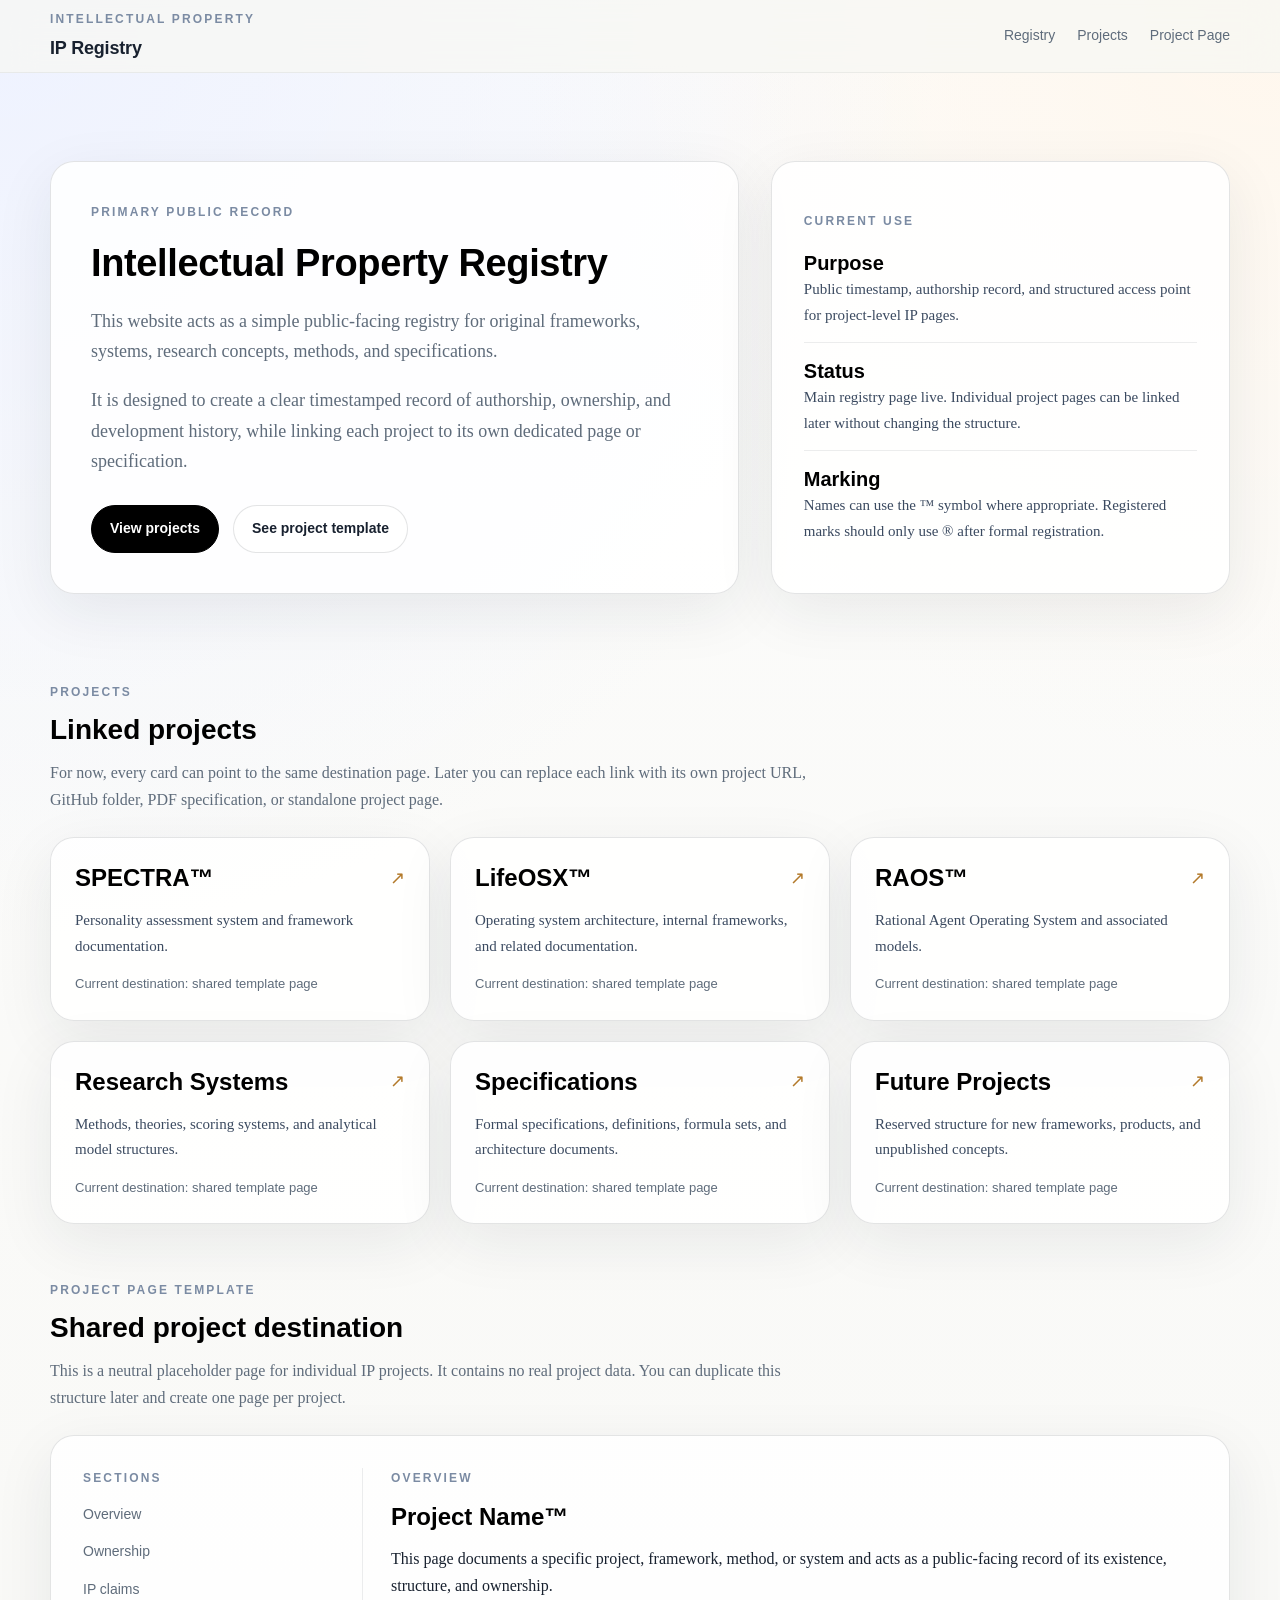
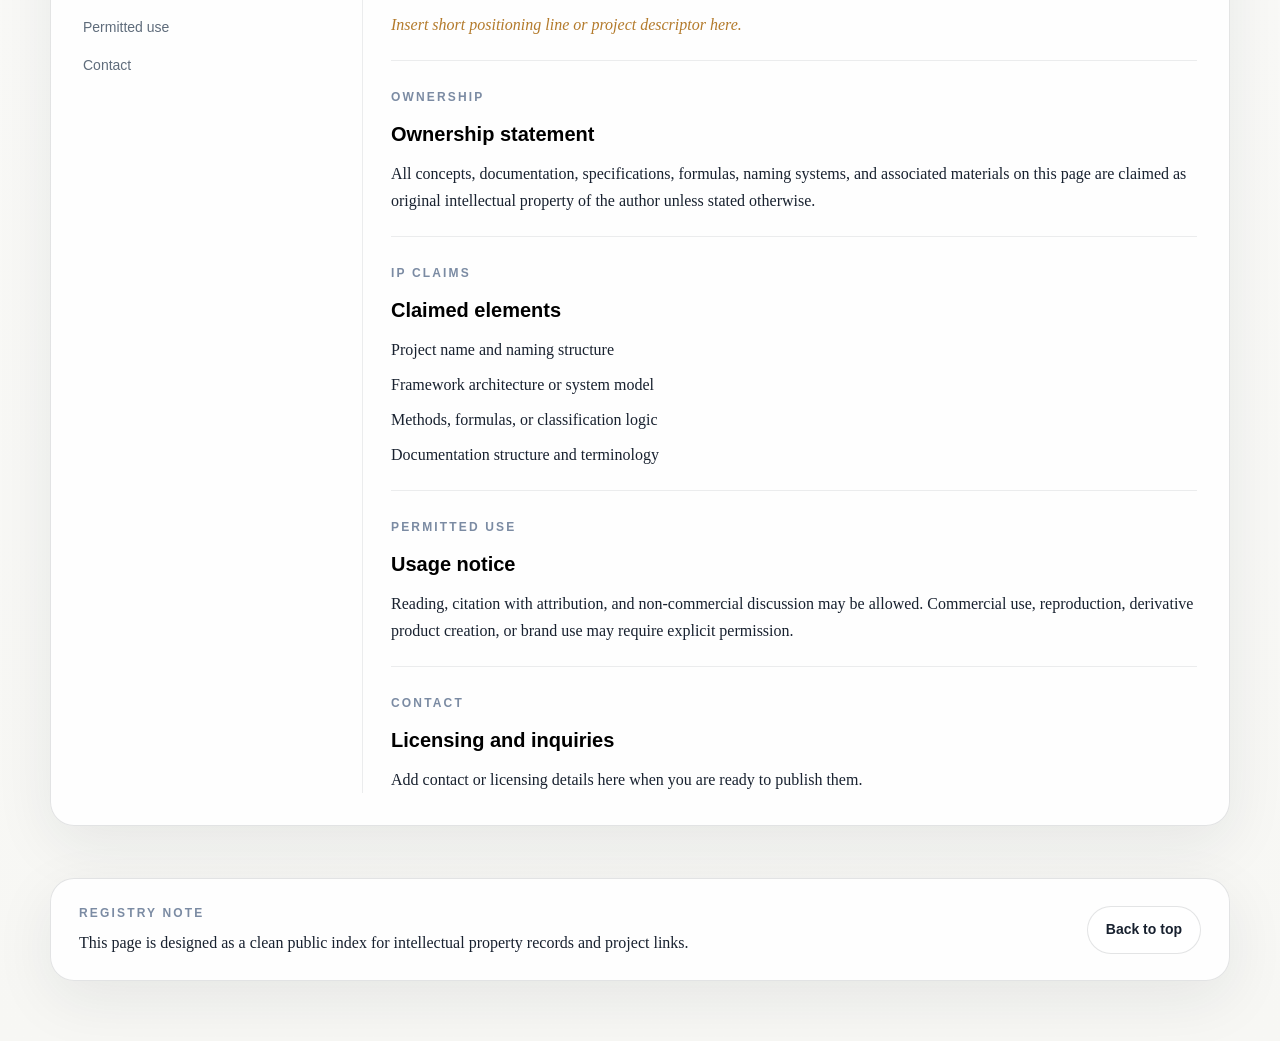
==== index.html @ 1004ad3e "Add files via upload" ====
<!DOCTYPE html>
<html lang="en">
<head>
  <meta charset="UTF-8" />
  <meta name="viewport" content="width=device-width, initial-scale=1.0" />
  <title>IP Registry</title>
  <link rel="stylesheet" href="styles.css" />
</head>
<body>
  <header class="site-header">
    <div class="container nav">
      <div class="brand">
        <span class="label">Intellectual Property</span>
        <a href="#top" class="brand-title">IP Registry</a>
      </div>
      <nav class="nav-links" aria-label="Primary navigation">
        <a href="#registry">Registry</a>
        <a href="#projects">Projects</a>
        <a href="#template">Project Page</a>
      </nav>
    </div>
  </header>

  <main id="top">
    <section class="hero">
      <div class="container hero-grid">
        <article class="hero-card" id="registry">
          <div class="hero-copy">
            <span class="label">Primary public record</span>
            <h1>Intellectual Property Registry</h1>
            <p>
              This website acts as a simple public-facing registry for original frameworks,
              systems, research concepts, methods, and specifications.
            </p>
            <p class="body-serif">
              It is designed to create a clear timestamped record of authorship,
              ownership, and development history, while linking each project to its own
              dedicated page or specification.
            </p>
          </div>

          <div class="hero-actions">
            <a class="button button-primary" href="#projects">View projects</a>
            <a class="button button-secondary" href="#template">See project template</a>
          </div>
        </article>

        <aside class="panel" aria-label="Registry notes">
          <span class="label">Current use</span>
          <div class="meta-list">
            <div class="meta-item">
              <h4>Purpose</h4>
              <p class="body-serif">Public timestamp, authorship record, and structured access point for project-level IP pages.</p>
            </div>
            <div class="meta-item">
              <h4>Status</h4>
              <p class="body-serif">Main registry page live. Individual project pages can be linked later without changing the structure.</p>
            </div>
            <div class="meta-item">
              <h4>Marking</h4>
              <p class="body-serif">Names can use the ™ symbol where appropriate. Registered marks should only use ® after formal registration.</p>
            </div>
          </div>
        </aside>
      </div>
    </section>

    <section class="section" id="projects">
      <div class="container">
        <div class="section-head">
          <span class="label">Projects</span>
          <h2>Linked projects</h2>
          <p>
            For now, every card can point to the same destination page. Later you can replace each link
            with its own project URL, GitHub folder, PDF specification, or standalone project page.
          </p>
        </div>

        <div class="projects-grid">
          <article class="project-card">
            <a href="#template">
              <div class="project-title-row">
                <h3>SPECTRA™</h3>
                <span class="project-arrow">↗</span>
              </div>
              <p class="body-serif">Personality assessment system and framework documentation.</p>
              <span class="project-meta">Current destination: shared template page</span>
            </a>
          </article>

          <article class="project-card">
            <a href="#template">
              <div class="project-title-row">
                <h3>LifeOSX™</h3>
                <span class="project-arrow">↗</span>
              </div>
              <p class="body-serif">Operating system architecture, internal frameworks, and related documentation.</p>
              <span class="project-meta">Current destination: shared template page</span>
            </a>
          </article>

          <article class="project-card">
            <a href="#template">
              <div class="project-title-row">
                <h3>RAOS™</h3>
                <span class="project-arrow">↗</span>
              </div>
              <p class="body-serif">Rational Agent Operating System and associated models.</p>
              <span class="project-meta">Current destination: shared template page</span>
            </a>
          </article>

          <article class="project-card">
            <a href="#template">
              <div class="project-title-row">
                <h3>Research Systems</h3>
                <span class="project-arrow">↗</span>
              </div>
              <p class="body-serif">Methods, theories, scoring systems, and analytical model structures.</p>
              <span class="project-meta">Current destination: shared template page</span>
            </a>
          </article>

          <article class="project-card">
            <a href="#template">
              <div class="project-title-row">
                <h3>Specifications</h3>
                <span class="project-arrow">↗</span>
              </div>
              <p class="body-serif">Formal specifications, definitions, formula sets, and architecture documents.</p>
              <span class="project-meta">Current destination: shared template page</span>
            </a>
          </article>

          <article class="project-card">
            <a href="#template">
              <div class="project-title-row">
                <h3>Future Projects</h3>
                <span class="project-arrow">↗</span>
              </div>
              <p class="body-serif">Reserved structure for new frameworks, products, and unpublished concepts.</p>
              <span class="project-meta">Current destination: shared template page</span>
            </a>
          </article>
        </div>
      </div>
    </section>

    <section class="section" id="template">
      <div class="container">
        <div class="section-head">
          <span class="label">Project page template</span>
          <h2>Shared project destination</h2>
          <p>
            This is a neutral placeholder page for individual IP projects. It contains no real project data.
            You can duplicate this structure later and create one page per project.
          </p>
        </div>

        <article class="template-card">
          <div class="template-layout">
            <aside class="template-sidebar" aria-label="Project sections">
              <span class="label">Sections</span>
              <a href="#overview-block">Overview</a>
              <a href="#ownership-block">Ownership</a>
              <a href="#claims-block">IP claims</a>
              <a href="#usage-block">Permitted use</a>
              <a href="#contact-block">Contact</a>
            </aside>

            <div class="template-content">
              <section class="content-block" id="overview-block">
                <span class="label">Overview</span>
                <h3>Project Name™</h3>
                <p>
                  This page documents a specific project, framework, method, or system and acts as a public-facing
                  record of its existence, structure, and ownership.
                </p>
                <p class="display-serif-italic">Insert short positioning line or project descriptor here.</p>
              </section>

              <section class="content-block" id="ownership-block">
                <span class="label">Ownership</span>
                <h4>Ownership statement</h4>
                <p>
                  All concepts, documentation, specifications, formulas, naming systems, and associated materials on this page
                  are claimed as original intellectual property of the author unless stated otherwise.
                </p>
              </section>

              <section class="content-block" id="claims-block">
                <span class="label">IP claims</span>
                <h4>Claimed elements</h4>
                <div class="mini-list">
                  <p>Project name and naming structure</p>
                  <p>Framework architecture or system model</p>
                  <p>Methods, formulas, or classification logic</p>
                  <p>Documentation structure and terminology</p>
                </div>
              </section>

              <section class="content-block" id="usage-block">
                <span class="label">Permitted use</span>
                <h4>Usage notice</h4>
                <p>
                  Reading, citation with attribution, and non-commercial discussion may be allowed. Commercial use,
                  reproduction, derivative product creation, or brand use may require explicit permission.
                </p>
              </section>

              <section class="content-block" id="contact-block">
                <span class="label">Contact</span>
                <h4>Licensing and inquiries</h4>
                <p>
                  Add contact or licensing details here when you are ready to publish them.
                </p>
              </section>
            </div>
          </div>
        </article>
      </div>
    </section>
  </main>

  <footer class="footer">
    <div class="container">
      <div class="footer-card">
        <div class="footer-copy">
          <span class="label">Registry note</span>
          <p>This page is designed as a clean public index for intellectual property records and project links.</p>
        </div>
        <a class="button button-secondary" href="#top">Back to top</a>
      </div>
    </div>
  </footer>
</body>
</html>
---- styles.css ----
:root {
  --theme-primary: #000000;
  --theme-gradient-1: #f8fafc;
  --theme-gradient-2: #eef2ff;
  --theme-gradient-3: #f5f3ff;
  --theme-gradient-4: #fff7ed;
  --theme-headings: europa, Helvetica Neue, Helvetica, Arial, sans-serif;
  --theme-body: minion-pro, Minion Pro, Georgia, Times, serif;

  --color-primary: var(--theme-primary);
  --color-gradient-1: var(--theme-gradient-1);
  --color-gradient-2: var(--theme-gradient-2);
  --color-gradient-3: var(--theme-gradient-3);
  --color-gradient-4: var(--theme-gradient-4);
  --font-primary: var(--theme-headings);
  --font-secondary: var(--theme-body);

  --font-sans: europa, Helvetica Neue, Helvetica, Arial, sans-serif;
  --font-serif: minion-pro, Minion Pro, Georgia, Times, serif;

  --blue-success: #2B7ACF;
  --green-success: #16a34a;
  --primary-black: #000000;

  --bg: #f7f7f4;
  --surface: rgba(255, 255, 255, 0.86);
  --text: #18212f;
  --muted: #5f6c7b;
  --border: rgba(24, 33, 47, 0.12);
  --accent: #b37a2b;
  --shadow: 0 18px 60px rgba(24, 33, 47, 0.08);
  --radius: 24px;
  --max-width: 1180px;
}

* {
  box-sizing: border-box;
}

html {
  scroll-behavior: smooth;
}

body {
  margin: 0;
  font-family: var(--font-secondary);
  color: var(--text);
  background:
    radial-gradient(circle at top left, var(--color-gradient-2), transparent 32%),
    radial-gradient(circle at top right, var(--color-gradient-4), transparent 26%),
    linear-gradient(180deg, #fcfcfb 0%, var(--bg) 100%);
  line-height: 1.7;
}

h1, h2, h3, h4, h5, h6 {
  font-family: var(--font-primary);
  margin: 0;
  color: var(--primary-black);
}

h1 {
  font-size: 38px;
  line-height: 1.25;
  font-weight: 700;
  letter-spacing: -0.01em;
}

h2 {
  font-size: 28px;
  line-height: 1.3;
  font-weight: 700;
}

h3 {
  font-size: 24px;
  line-height: 1.35;
  font-weight: 700;
}

h4 {
  font-size: 20px;
  line-height: 1.4;
  font-weight: 700;
}

p {
  margin: 0;
  font-size: 16px;
  color: var(--text);
}

a {
  color: inherit;
  text-decoration: none;
}

.label {
  font-family: var(--font-sans);
  font-size: 0.75rem;
  letter-spacing: 0.18em;
  text-transform: uppercase;
  font-weight: 600;
  color: #7b8ba3;
}

.body-serif {
  font-family: var(--font-serif);
  font-size: 15px;
  line-height: 1.7;
  color: #3b4a60;
}

.display-serif-italic {
  font-family: var(--font-serif);
  font-weight: 400;
  font-style: italic;
  color: #b37a2b;
}

.container {
  width: min(calc(100% - 32px), var(--max-width));
  margin: 0 auto;
}

/* ── Header & Nav ────────────────────────────────────── */

.site-header {
  position: sticky;
  top: 0;
  z-index: 20;
  backdrop-filter: blur(16px);
  background: rgba(247, 247, 244, 0.76);
  border-bottom: 1px solid rgba(24, 33, 47, 0.06);
}

.nav {
  display: flex;
  align-items: center;
  justify-content: space-between;
  gap: 20px;
  min-height: 72px;
}

.brand {
  display: flex;
  flex-direction: column;
  gap: 4px;
}

.brand-title {
  font-family: var(--font-primary);
  font-weight: 700;
  font-size: 18px;
  letter-spacing: -0.01em;
}

.nav-links {
  display: flex;
  gap: 22px;
  align-items: center;
  flex-wrap: wrap;
  color: var(--muted);
  font-family: var(--font-sans);
  font-size: 14px;
}

.nav-links a:hover {
  color: var(--text);
}

/* ── Hero ────────────────────────────────────────────── */

.hero {
  padding: 88px 0 56px;
}

.hero-grid {
  display: grid;
  grid-template-columns: 1.2fr 0.8fr;
  gap: 32px;
  align-items: stretch;
}

.hero-card,
.panel,
.project-card,
.template-card,
.footer-card {
  background: var(--surface);
  border: 1px solid var(--border);
  border-radius: var(--radius);
  box-shadow: var(--shadow);
}

.hero-card {
  padding: 40px;
  display: flex;
  flex-direction: column;
  justify-content: space-between;
  gap: 28px;
}

.hero-copy {
  display: flex;
  flex-direction: column;
  gap: 18px;
  max-width: 760px;
}

.hero-copy p {
  font-size: 18px;
  color: var(--muted);
}

.hero-actions {
  display: flex;
  gap: 14px;
  flex-wrap: wrap;
}

/* ── Buttons ─────────────────────────────────────────── */

.button {
  display: inline-flex;
  align-items: center;
  justify-content: center;
  min-height: 48px;
  padding: 0 18px;
  border-radius: 999px;
  border: 1px solid var(--border);
  font-family: var(--font-sans);
  font-size: 14px;
  font-weight: 600;
  transition: 0.2s ease;
}

.button-primary {
  background: var(--primary-black);
  color: white;
  border-color: var(--primary-black);
}

.button-primary:hover {
  transform: translateY(-1px);
}

.button-secondary {
  background: white;
  color: var(--text);
}

.button-secondary:hover {
  background: #fafafa;
}

/* ── Panel ───────────────────────────────────────────── */

.panel {
  padding: 32px;
  display: flex;
  flex-direction: column;
  gap: 18px;
  justify-content: center;
}

.meta-list {
  display: grid;
  gap: 14px;
}

.meta-item {
  padding-bottom: 14px;
  border-bottom: 1px solid rgba(24, 33, 47, 0.08);
}

.meta-item:last-child {
  border-bottom: none;
  padding-bottom: 0;
}

/* ── Sections ────────────────────────────────────────── */

.section {
  padding: 32px 0 24px;
}

.section-head {
  display: flex;
  flex-direction: column;
  gap: 10px;
  margin-bottom: 24px;
  max-width: 760px;
}

.section-head p {
  color: var(--muted);
}

/* ── Projects grid ───────────────────────────────────── */

.projects-grid {
  display: grid;
  grid-template-columns: repeat(3, minmax(0, 1fr));
  gap: 20px;
}

.project-card {
  padding: 24px;
  transition: 0.2s ease;
}

.project-card:hover {
  transform: translateY(-2px);
  border-color: rgba(24, 33, 47, 0.2);
}

.project-card a {
  display: flex;
  flex-direction: column;
  gap: 14px;
  height: 100%;
}

.project-title-row {
  display: flex;
  align-items: center;
  justify-content: space-between;
  gap: 16px;
}

.project-arrow {
  font-family: var(--font-sans);
  color: var(--accent);
  font-size: 18px;
  flex-shrink: 0;
}

.project-meta {
  font-family: var(--font-sans);
  font-size: 13px;
  color: var(--muted);
}

/* ── Template card ───────────────────────────────────── */

.template-card {
  padding: 32px;
  margin-top: 8px;
}

.template-layout {
  display: grid;
  grid-template-columns: 280px 1fr;
  gap: 28px;
}

.template-sidebar {
  display: flex;
  flex-direction: column;
  gap: 14px;
  padding-right: 20px;
  border-right: 1px solid rgba(24, 33, 47, 0.08);
}

.template-sidebar a {
  font-family: var(--font-sans);
  font-size: 14px;
  color: var(--muted);
}

.template-sidebar a:hover {
  color: var(--text);
}

.template-content {
  display: flex;
  flex-direction: column;
  gap: 26px;
}

.content-block {
  display: flex;
  flex-direction: column;
  gap: 12px;
  padding-bottom: 22px;
  border-bottom: 1px solid rgba(24, 33, 47, 0.08);
}

.content-block:last-child {
  padding-bottom: 0;
  border-bottom: none;
}

.mini-list {
  display: grid;
  gap: 8px;
  color: var(--muted);
}

/* ── Footer ──────────────────────────────────────────── */

.footer {
  padding: 28px 0 60px;
}

.footer-card {
  padding: 24px 28px;
  display: flex;
  justify-content: space-between;
  gap: 20px;
  align-items: center;
}

.footer-copy {
  display: flex;
  flex-direction: column;
  gap: 6px;
}

/* ── Responsive ──────────────────────────────────────── */

@media (max-width: 980px) {
  .hero-grid,
  .template-layout,
  .projects-grid {
    grid-template-columns: 1fr;
  }

  .template-sidebar {
    border-right: none;
    padding-right: 0;
    padding-bottom: 20px;
    border-bottom: 1px solid rgba(24, 33, 47, 0.08);
  }
}

@media (max-width: 720px) {
  .hero {
    padding-top: 56px;
  }

  .hero-card,
  .panel,
  .template-card,
  .project-card,
  .footer-card {
    padding: 22px;
  }

  h1 {
    font-size: 30px;
  }

  h2 {
    font-size: 24px;
  }

  .nav {
    min-height: 64px;
    align-items: flex-start;
    padding: 12px 0;
    flex-direction: column;
  }

  .footer-card {
    flex-direction: column;
    align-items: flex-start;
  }
}
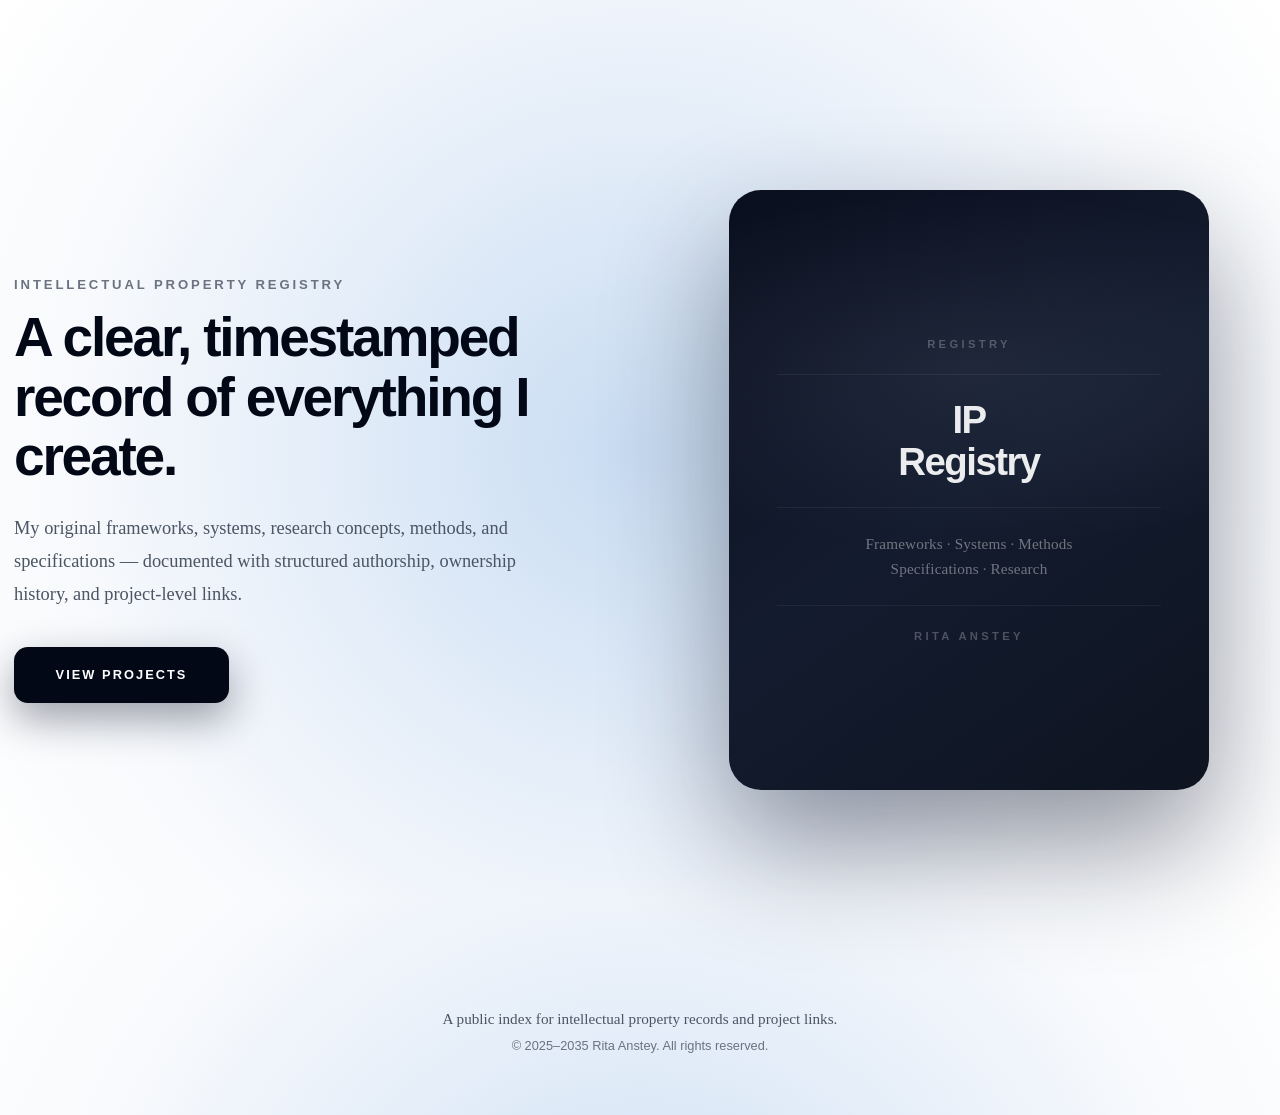
==== commit 23667033: "Add files via upload" ====
--- a/index.html
+++ b/index.html
@@ -3,235 +3,46 @@
 <head>
   <meta charset="UTF-8" />
   <meta name="viewport" content="width=device-width, initial-scale=1.0" />
-  <title>IP Registry</title>
+  <title>IP Registry — Rita Anstey</title>
   <link rel="stylesheet" href="styles.css" />
 </head>
 <body>
-  <header class="site-header">
-    <div class="container nav">
-      <div class="brand">
-        <span class="label">Intellectual Property</span>
-        <a href="#top" class="brand-title">IP Registry</a>
-      </div>
-      <nav class="nav-links" aria-label="Primary navigation">
-        <a href="#registry">Registry</a>
-        <a href="#projects">Projects</a>
-        <a href="#template">Project Page</a>
-      </nav>
-    </div>
-  </header>
+<div class="page">
+  <main class="container">
 
-  <main id="top">
     <section class="hero">
-      <div class="container hero-grid">
-        <article class="hero-card" id="registry">
-          <div class="hero-copy">
-            <span class="label">Primary public record</span>
-            <h1>Intellectual Property Registry</h1>
-            <p>
-              This website acts as a simple public-facing registry for original frameworks,
-              systems, research concepts, methods, and specifications.
-            </p>
-            <p class="body-serif">
-              It is designed to create a clear timestamped record of authorship,
-              ownership, and development history, while linking each project to its own
-              dedicated page or specification.
-            </p>
-          </div>
-
-          <div class="hero-actions">
-            <a class="button button-primary" href="#projects">View projects</a>
-            <a class="button button-secondary" href="#template">See project template</a>
-          </div>
-        </article>
-
-        <aside class="panel" aria-label="Registry notes">
-          <span class="label">Current use</span>
-          <div class="meta-list">
-            <div class="meta-item">
-              <h4>Purpose</h4>
-              <p class="body-serif">Public timestamp, authorship record, and structured access point for project-level IP pages.</p>
-            </div>
-            <div class="meta-item">
-              <h4>Status</h4>
-              <p class="body-serif">Main registry page live. Individual project pages can be linked later without changing the structure.</p>
-            </div>
-            <div class="meta-item">
-              <h4>Marking</h4>
-              <p class="body-serif">Names can use the ™ symbol where appropriate. Registered marks should only use ® after formal registration.</p>
-            </div>
-          </div>
-        </aside>
-      </div>
-    </section>
-
-    <section class="section" id="projects">
-      <div class="container">
-        <div class="section-head">
-          <span class="label">Projects</span>
-          <h2>Linked projects</h2>
-          <p>
-            For now, every card can point to the same destination page. Later you can replace each link
-            with its own project URL, GitHub folder, PDF specification, or standalone project page.
+      <div class="hero-grid">
+        <div class="hero-left">
+          <p class="eyebrow">Intellectual Property Registry</p>
+          <h1>A clear, timestamped record of everything I create.</h1>
+          <p class="hero-sub">
+            My original frameworks, systems, research concepts, methods, and specifications — documented with structured authorship, ownership history, and project-level links.
           </p>
+          <a class="btn" href="projects.html">View projects</a>
         </div>
 
-        <div class="projects-grid">
-          <article class="project-card">
-            <a href="#template">
-              <div class="project-title-row">
-                <h3>SPECTRA™</h3>
-                <span class="project-arrow">↗</span>
-              </div>
-              <p class="body-serif">Personality assessment system and framework documentation.</p>
-              <span class="project-meta">Current destination: shared template page</span>
-            </a>
-          </article>
-
-          <article class="project-card">
-            <a href="#template">
-              <div class="project-title-row">
-                <h3>LifeOSX™</h3>
-                <span class="project-arrow">↗</span>
-              </div>
-              <p class="body-serif">Operating system architecture, internal frameworks, and related documentation.</p>
-              <span class="project-meta">Current destination: shared template page</span>
-            </a>
-          </article>
-
-          <article class="project-card">
-            <a href="#template">
-              <div class="project-title-row">
-                <h3>RAOS™</h3>
-                <span class="project-arrow">↗</span>
-              </div>
-              <p class="body-serif">Rational Agent Operating System and associated models.</p>
-              <span class="project-meta">Current destination: shared template page</span>
-            </a>
-          </article>
-
-          <article class="project-card">
-            <a href="#template">
-              <div class="project-title-row">
-                <h3>Research Systems</h3>
-                <span class="project-arrow">↗</span>
-              </div>
-              <p class="body-serif">Methods, theories, scoring systems, and analytical model structures.</p>
-              <span class="project-meta">Current destination: shared template page</span>
-            </a>
-          </article>
-
-          <article class="project-card">
-            <a href="#template">
-              <div class="project-title-row">
-                <h3>Specifications</h3>
-                <span class="project-arrow">↗</span>
-              </div>
-              <p class="body-serif">Formal specifications, definitions, formula sets, and architecture documents.</p>
-              <span class="project-meta">Current destination: shared template page</span>
-            </a>
-          </article>
-
-          <article class="project-card">
-            <a href="#template">
-              <div class="project-title-row">
-                <h3>Future Projects</h3>
-                <span class="project-arrow">↗</span>
-              </div>
-              <p class="body-serif">Reserved structure for new frameworks, products, and unpublished concepts.</p>
-              <span class="project-meta">Current destination: shared template page</span>
-            </a>
-          </article>
+        <div class="hero-right">
+          <div class="hero-visual-block">
+            <div class="visual-label">Registry</div>
+            <div class="visual-line"></div>
+            <div class="visual-title">IP<br>Registry</div>
+            <div class="visual-line"></div>
+            <div class="visual-sub">Frameworks · Systems · Methods<br>Specifications · Research</div>
+            <div class="visual-line"></div>
+            <div class="visual-label">Rita Anstey</div>
+          </div>
         </div>
       </div>
     </section>
 
-    <section class="section" id="template">
-      <div class="container">
-        <div class="section-head">
-          <span class="label">Project page template</span>
-          <h2>Shared project destination</h2>
-          <p>
-            This is a neutral placeholder page for individual IP projects. It contains no real project data.
-            You can duplicate this structure later and create one page per project.
-          </p>
-        </div>
-
-        <article class="template-card">
-          <div class="template-layout">
-            <aside class="template-sidebar" aria-label="Project sections">
-              <span class="label">Sections</span>
-              <a href="#overview-block">Overview</a>
-              <a href="#ownership-block">Ownership</a>
-              <a href="#claims-block">IP claims</a>
-              <a href="#usage-block">Permitted use</a>
-              <a href="#contact-block">Contact</a>
-            </aside>
-
-            <div class="template-content">
-              <section class="content-block" id="overview-block">
-                <span class="label">Overview</span>
-                <h3>Project Name™</h3>
-                <p>
-                  This page documents a specific project, framework, method, or system and acts as a public-facing
-                  record of its existence, structure, and ownership.
-                </p>
-                <p class="display-serif-italic">Insert short positioning line or project descriptor here.</p>
-              </section>
-
-              <section class="content-block" id="ownership-block">
-                <span class="label">Ownership</span>
-                <h4>Ownership statement</h4>
-                <p>
-                  All concepts, documentation, specifications, formulas, naming systems, and associated materials on this page
-                  are claimed as original intellectual property of the author unless stated otherwise.
-                </p>
-              </section>
-
-              <section class="content-block" id="claims-block">
-                <span class="label">IP claims</span>
-                <h4>Claimed elements</h4>
-                <div class="mini-list">
-                  <p>Project name and naming structure</p>
-                  <p>Framework architecture or system model</p>
-                  <p>Methods, formulas, or classification logic</p>
-                  <p>Documentation structure and terminology</p>
-                </div>
-              </section>
-
-              <section class="content-block" id="usage-block">
-                <span class="label">Permitted use</span>
-                <h4>Usage notice</h4>
-                <p>
-                  Reading, citation with attribution, and non-commercial discussion may be allowed. Commercial use,
-                  reproduction, derivative product creation, or brand use may require explicit permission.
-                </p>
-              </section>
-
-              <section class="content-block" id="contact-block">
-                <span class="label">Contact</span>
-                <h4>Licensing and inquiries</h4>
-                <p>
-                  Add contact or licensing details here when you are ready to publish them.
-                </p>
-              </section>
-            </div>
-          </div>
-        </article>
-      </div>
-    </section>
   </main>
 
   <footer class="footer">
-    <div class="container">
-      <div class="footer-card">
-        <div class="footer-copy">
-          <span class="label">Registry note</span>
-          <p>This page is designed as a clean public index for intellectual property records and project links.</p>
-        </div>
-        <a class="button button-secondary" href="#top">Back to top</a>
-      </div>
+    <div class="footer-inner">
+      <p class="footer-note">A public index for intellectual property records and project links.</p>
+      <div>© 2025–2035 Rita Anstey. All rights reserved.</div>
     </div>
   </footer>
+</div>
 </body>
 </html>
--- a/styles.css
+++ b/styles.css
@@ -1,469 +1,404 @@
+/* ===== IP REGISTRY — styles.css ===== */
+
 :root {
-  --theme-primary: #000000;
-  --theme-gradient-1: #f8fafc;
-  --theme-gradient-2: #eef2ff;
-  --theme-gradient-3: #f5f3ff;
-  --theme-gradient-4: #fff7ed;
-  --theme-headings: europa, Helvetica Neue, Helvetica, Arial, sans-serif;
-  --theme-body: minion-pro, Minion Pro, Georgia, Times, serif;
-
-  --color-primary: var(--theme-primary);
-  --color-gradient-1: var(--theme-gradient-1);
-  --color-gradient-2: var(--theme-gradient-2);
-  --color-gradient-3: var(--theme-gradient-3);
-  --color-gradient-4: var(--theme-gradient-4);
-  --font-primary: var(--theme-headings);
-  --font-secondary: var(--theme-body);
-
-  --font-sans: europa, Helvetica Neue, Helvetica, Arial, sans-serif;
-  --font-serif: minion-pro, Minion Pro, Georgia, Times, serif;
-
-  --blue-success: #2B7ACF;
-  --green-success: #16a34a;
-  --primary-black: #000000;
-
-  --bg: #f7f7f4;
-  --surface: rgba(255, 255, 255, 0.86);
-  --text: #18212f;
-  --muted: #5f6c7b;
-  --border: rgba(24, 33, 47, 0.12);
-  --accent: #b37a2b;
-  --shadow: 0 18px 60px rgba(24, 33, 47, 0.08);
-  --radius: 24px;
-  --max-width: 1180px;
-}
-
-* {
-  box-sizing: border-box;
-}
-
-html {
-  scroll-behavior: smooth;
-}
+  --bg-main: radial-gradient(circle at center, #C8DCF2 0%, #E5EEF9 42%, #F7F9FC 72%, #FFFFFF 100%);
+  --text-main: #020816;
+  --text-muted: #4b5563;
+  --accent-blue: #2563eb;
+  --glass-border: rgba(255, 255, 255, 0.9);
+  --eyebrow-color: #6b7280;
+  --eyebrow-size: 0.82rem;
+  --eyebrow-spacing: 0.22em;
+  --eyebrow-weight: 700;
+  --eyebrow-font: europa, "Helvetica Neue", Helvetica, Arial, sans-serif;
+}
+
+* { box-sizing: border-box; margin: 0; padding: 0; }
+html, body { height: 100%; }
 
 body {
-  margin: 0;
-  font-family: var(--font-secondary);
-  color: var(--text);
-  background:
-    radial-gradient(circle at top left, var(--color-gradient-2), transparent 32%),
-    radial-gradient(circle at top right, var(--color-gradient-4), transparent 26%),
-    linear-gradient(180deg, #fcfcfb 0%, var(--bg) 100%);
-  line-height: 1.7;
-}
-
-h1, h2, h3, h4, h5, h6 {
-  font-family: var(--font-primary);
-  margin: 0;
-  color: var(--primary-black);
-}
-
-h1 {
-  font-size: 38px;
-  line-height: 1.25;
-  font-weight: 700;
-  letter-spacing: -0.01em;
-}
-
-h2 {
-  font-size: 28px;
-  line-height: 1.3;
-  font-weight: 700;
-}
-
-h3 {
-  font-size: 24px;
-  line-height: 1.35;
-  font-weight: 700;
-}
-
-h4 {
-  font-size: 20px;
-  line-height: 1.4;
-  font-weight: 700;
-}
-
-p {
-  margin: 0;
-  font-size: 16px;
-  color: var(--text);
-}
-
-a {
-  color: inherit;
-  text-decoration: none;
-}
-
-.label {
-  font-family: var(--font-sans);
-  font-size: 0.75rem;
-  letter-spacing: 0.18em;
+  background: var(--bg-main);
+  -webkit-font-smoothing: antialiased;
+  color: var(--text-main);
+  font-family: europa, "Helvetica Neue", Helvetica, Arial, sans-serif;
+}
+
+/* ── EYEBROW — one definition, used everywhere ── */
+
+.eyebrow {
+  font-size: var(--eyebrow-size);
+  letter-spacing: var(--eyebrow-spacing);
   text-transform: uppercase;
-  font-weight: 600;
-  color: #7b8ba3;
-}
-
-.body-serif {
-  font-family: var(--font-serif);
-  font-size: 15px;
-  line-height: 1.7;
-  color: #3b4a60;
-}
-
-.display-serif-italic {
-  font-family: var(--font-serif);
-  font-weight: 400;
-  font-style: italic;
-  color: #b37a2b;
+  color: var(--eyebrow-color);
+  font-weight: var(--eyebrow-weight);
+  font-family: var(--eyebrow-font);
+  margin-bottom: 1rem;
+}
+
+/* ── PAGE SHELL ── */
+
+.page {
+  min-height: 100vh;
+  display: flex;
+  flex-direction: column;
+  padding: 2.5rem max(1vw, 14px);
 }
 
 .container {
-  width: min(calc(100% - 32px), var(--max-width));
+  width: 100%;
+  max-width: 1400px;
   margin: 0 auto;
 }
 
-/* ── Header & Nav ────────────────────────────────────── */
-
-.site-header {
-  position: sticky;
-  top: 0;
-  z-index: 20;
-  backdrop-filter: blur(16px);
-  background: rgba(247, 247, 244, 0.76);
-  border-bottom: 1px solid rgba(24, 33, 47, 0.06);
-}
-
-.nav {
-  display: flex;
-  align-items: center;
-  justify-content: space-between;
-  gap: 20px;
-  min-height: 72px;
-}
-
-.brand {
-  display: flex;
-  flex-direction: column;
-  gap: 4px;
-}
-
-.brand-title {
-  font-family: var(--font-primary);
-  font-weight: 700;
-  font-size: 18px;
-  letter-spacing: -0.01em;
-}
-
-.nav-links {
-  display: flex;
-  gap: 22px;
-  align-items: center;
-  flex-wrap: wrap;
-  color: var(--muted);
-  font-family: var(--font-sans);
-  font-size: 14px;
-}
-
-.nav-links a:hover {
-  color: var(--text);
-}
-
-/* ── Hero ────────────────────────────────────────────── */
+/* ── HERO (index.html) ── */
 
 .hero {
-  padding: 88px 0 56px;
+  min-height: 100vh;
+  display: flex;
+  align-items: center;
+  padding: 5rem 0;
 }
 
 .hero-grid {
   display: grid;
-  grid-template-columns: 1.2fr 0.8fr;
-  gap: 32px;
-  align-items: stretch;
-}
-
-.hero-card,
-.panel,
-.project-card,
-.template-card,
-.footer-card {
-  background: var(--surface);
-  border: 1px solid var(--border);
-  border-radius: var(--radius);
-  box-shadow: var(--shadow);
-}
-
-.hero-card {
-  padding: 40px;
+  grid-template-columns: 1fr 1fr;
+  gap: 4rem;
+  align-items: center;
+  width: 100%;
+}
+
+.hero-left h1 {
+  font-family: europa, "Helvetica Neue", Helvetica, Arial, sans-serif;
+  font-weight: 800;
+  font-size: clamp(3rem, 4.3vw, 4.2rem);
+  line-height: 1.08;
+  letter-spacing: -0.04em;
+  margin-bottom: 1.6rem;
+}
+
+.hero-sub {
+  font-family: "minion-pro", "Minion Pro", Georgia, "Times New Roman", serif;
+  font-size: 1.15rem;
+  line-height: 1.8;
+  color: var(--text-muted);
+  max-width: 34rem;
+  margin-bottom: 2.2rem;
+}
+
+/* ── Hero visual — abstract decorative block ── */
+
+.hero-right {
+  display: flex;
+  justify-content: center;
+  align-items: center;
+  position: relative;
+}
+
+.hero-visual-block {
+  position: relative;
+  width: 100%;
+  max-width: 480px;
+  aspect-ratio: 4 / 5;
+  border-radius: 32px;
+  background: linear-gradient(145deg, #0a0f1e 0%, #131b2e 50%, #0e1420 100%);
+  box-shadow: 0 52px 120px rgba(15, 23, 42, 0.45);
   display: flex;
   flex-direction: column;
-  justify-content: space-between;
-  gap: 28px;
-}
-
-.hero-copy {
+  justify-content: center;
+  align-items: center;
+  padding: 3rem;
+  gap: 1.5rem;
+  overflow: hidden;
+}
+
+.hero-visual-block::before {
+  content: '';
+  position: absolute;
+  top: 30%;
+  left: 50%;
+  transform: translate(-50%, -50%);
+  width: 180%;
+  height: 60%;
+  background: radial-gradient(ellipse, rgba(200, 220, 242, 0.08), transparent 70%);
+  pointer-events: none;
+}
+
+.visual-line {
+  width: 100%;
+  height: 1px;
+  background: rgba(255, 255, 255, 0.06);
+}
+
+.visual-title {
+  font-family: europa, "Helvetica Neue", Helvetica, Arial, sans-serif;
+  font-weight: 800;
+  font-size: 2.4rem;
+  letter-spacing: -0.04em;
+  color: rgba(255, 255, 255, 0.92);
+  text-align: center;
+  line-height: 1.1;
+}
+
+.visual-sub {
+  font-family: "minion-pro", "Minion Pro", Georgia, "Times New Roman", serif;
+  font-size: 0.95rem;
+  color: rgba(255, 255, 255, 0.4);
+  text-align: center;
+  line-height: 1.6;
+  letter-spacing: 0.01em;
+}
+
+.visual-label {
+  font-family: europa, "Helvetica Neue", Helvetica, Arial, sans-serif;
+  font-size: 0.7rem;
+  letter-spacing: 0.3em;
+  text-transform: uppercase;
+  color: rgba(255, 255, 255, 0.25);
+  font-weight: 700;
+}
+
+/* ── BUTTON ── */
+
+.btn {
+  height: 56px;
+  padding: 0 2.6rem;
+  border-radius: 14px;
+  border: none;
+  background: #020816;
+  color: #ffffff;
+  font-size: 0.8rem;
+  font-weight: 700;
+  letter-spacing: 0.16em;
+  text-transform: uppercase;
+  font-family: europa, "Helvetica Neue", Helvetica, Arial, sans-serif;
+  cursor: pointer;
+  white-space: nowrap;
+  box-shadow: 0 16px 40px rgba(15, 23, 42, 0.4);
+  display: inline-flex;
+  align-items: center;
+  justify-content: center;
+  transition: transform 0.16s ease, box-shadow 0.16s ease, background-color 0.16s ease;
+  text-decoration: none;
+}
+
+.btn:hover {
+  transform: translateY(-1px);
+  box-shadow: 0 22px 55px rgba(15, 23, 42, 0.48);
+  background-color: #050b1c;
+}
+
+.btn-ghost {
+  background: none;
+  color: var(--text-muted);
+  border: 1.5px solid rgba(100, 116, 139, 0.4);
+  box-shadow: none;
+}
+
+.btn-ghost:hover {
+  border-color: var(--text-main);
+  color: var(--text-main);
+  background: none;
+  box-shadow: none;
+}
+
+/* ── SECTIONS ── */
+
+.section {
+  min-height: 100vh;
   display: flex;
   flex-direction: column;
-  gap: 18px;
-  max-width: 760px;
-}
-
-.hero-copy p {
-  font-size: 18px;
-  color: var(--muted);
-}
-
-.hero-actions {
-  display: flex;
-  gap: 14px;
-  flex-wrap: wrap;
-}
-
-/* ── Buttons ─────────────────────────────────────────── */
-
-.button {
-  display: inline-flex;
-  align-items: center;
   justify-content: center;
-  min-height: 48px;
-  padding: 0 18px;
-  border-radius: 999px;
-  border: 1px solid var(--border);
-  font-family: var(--font-sans);
-  font-size: 14px;
-  font-weight: 600;
-  transition: 0.2s ease;
-}
-
-.button-primary {
-  background: var(--primary-black);
-  color: white;
-  border-color: var(--primary-black);
-}
-
-.button-primary:hover {
-  transform: translateY(-1px);
-}
-
-.button-secondary {
-  background: white;
-  color: var(--text);
-}
-
-.button-secondary:hover {
-  background: #fafafa;
-}
-
-/* ── Panel ───────────────────────────────────────────── */
-
-.panel {
-  padding: 32px;
-  display: flex;
-  flex-direction: column;
-  gap: 18px;
-  justify-content: center;
-}
-
-.meta-list {
-  display: grid;
-  gap: 14px;
-}
-
-.meta-item {
-  padding-bottom: 14px;
-  border-bottom: 1px solid rgba(24, 33, 47, 0.08);
-}
-
-.meta-item:last-child {
-  border-bottom: none;
-  padding-bottom: 0;
-}
-
-/* ── Sections ────────────────────────────────────────── */
-
-.section {
-  padding: 32px 0 24px;
-}
-
-.section-head {
-  display: flex;
-  flex-direction: column;
-  gap: 10px;
-  margin-bottom: 24px;
-  max-width: 760px;
-}
-
-.section-head p {
-  color: var(--muted);
-}
-
-/* ── Projects grid ───────────────────────────────────── */
+  padding: 5rem 0;
+}
+
+.section + .section { margin-top: 0; }
+
+.system-intro { margin-bottom: 2.4rem; }
+
+.system-title {
+  font-size: 2.1rem;
+  font-weight: 800;
+  font-family: europa, "Helvetica Neue", Helvetica, Arial, sans-serif;
+  margin-top: 0.2rem;
+}
+
+/* ── PROJECTS GRID ── */
 
 .projects-grid {
   display: grid;
-  grid-template-columns: repeat(3, minmax(0, 1fr));
-  gap: 20px;
+  gap: 1.9rem;
+}
+
+@media (min-width: 768px) {
+  .projects-grid { grid-template-columns: repeat(2, minmax(0, 1fr)); }
+}
+
+@media (min-width: 1100px) {
+  .projects-grid { grid-template-columns: repeat(3, minmax(0, 1fr)); }
 }
 
 .project-card {
-  padding: 24px;
-  transition: 0.2s ease;
+  border-radius: 26px;
+  padding: 2.8rem 3.1rem 2.9rem;
+  background: rgba(255, 255, 255, 0.78);
+  border: 1px solid var(--glass-border);
+  box-shadow: 0 18px 40px rgba(0,0,0,0.06), 0 8px 20px rgba(0,0,0,0.04);
+  backdrop-filter: blur(22px);
+  display: flex;
+  flex-direction: column;
+  gap: 1rem;
+  text-decoration: none;
+  color: inherit;
+  transition: transform 0.16s ease, box-shadow 0.16s ease;
 }
 
 .project-card:hover {
   transform: translateY(-2px);
-  border-color: rgba(24, 33, 47, 0.2);
-}
-
-.project-card a {
+  box-shadow: 0 24px 55px rgba(0,0,0,0.1), 0 10px 24px rgba(0,0,0,0.06);
+}
+
+.project-card .title-row {
+  display: flex;
+  align-items: center;
+  justify-content: space-between;
+  gap: 12px;
+}
+
+.project-card h3 {
+  font-size: 1.2rem;
+  font-weight: 700;
+  font-family: europa, "Helvetica Neue", Helvetica, Arial, sans-serif;
+}
+
+.project-card .arrow { color: var(--accent-blue); font-size: 18px; flex-shrink: 0; }
+
+.project-card p {
+  font-family: "minion-pro", "Minion Pro", Georgia, "Times New Roman", serif;
+  font-size: 1.03rem;
+  color: var(--text-muted);
+  line-height: 1.9;
+}
+
+.project-card .meta {
+  font-size: 0.8rem;
+  color: #9ca3af;
+  font-family: europa, "Helvetica Neue", Helvetica, Arial, sans-serif;
+}
+
+/* ── SINGLE PROJECT PAGE — glass card ── */
+
+.glass-card {
+  border-radius: 30px;
+  padding: 3rem;
+  background: rgba(255, 255, 255, 0.78);
+  border: 1px solid var(--glass-border);
+  box-shadow: 0 20px 45px rgba(0,0,0,0.06), 0 8px 20px rgba(0,0,0,0.04);
+  backdrop-filter: blur(28px);
+}
+
+.project-hero-grid {
+  display: grid;
+  grid-template-columns: 1.2fr 0.8fr;
+  gap: 3.2rem;
+  align-items: flex-start;
+}
+
+.project-details {
   display: flex;
   flex-direction: column;
-  gap: 14px;
-  height: 100%;
-}
-
-.project-title-row {
-  display: flex;
-  align-items: center;
-  justify-content: space-between;
-  gap: 16px;
-}
-
-.project-arrow {
-  font-family: var(--font-sans);
-  color: var(--accent);
-  font-size: 18px;
-  flex-shrink: 0;
-}
-
-.project-meta {
-  font-family: var(--font-sans);
-  font-size: 13px;
-  color: var(--muted);
-}
-
-/* ── Template card ───────────────────────────────────── */
-
-.template-card {
-  padding: 32px;
-  margin-top: 8px;
-}
-
-.template-layout {
-  display: grid;
-  grid-template-columns: 280px 1fr;
-  gap: 28px;
-}
-
-.template-sidebar {
-  display: flex;
-  flex-direction: column;
-  gap: 14px;
-  padding-right: 20px;
-  border-right: 1px solid rgba(24, 33, 47, 0.08);
-}
-
-.template-sidebar a {
-  font-family: var(--font-sans);
-  font-size: 14px;
-  color: var(--muted);
-}
-
-.template-sidebar a:hover {
-  color: var(--text);
-}
-
-.template-content {
-  display: flex;
-  flex-direction: column;
-  gap: 26px;
-}
-
-.content-block {
-  display: flex;
-  flex-direction: column;
-  gap: 12px;
-  padding-bottom: 22px;
-  border-bottom: 1px solid rgba(24, 33, 47, 0.08);
-}
-
-.content-block:last-child {
-  padding-bottom: 0;
-  border-bottom: none;
-}
-
-.mini-list {
-  display: grid;
-  gap: 8px;
-  color: var(--muted);
-}
-
-/* ── Footer ──────────────────────────────────────────── */
+  gap: 1.25rem;
+}
+
+.project-details h4 {
+  font-size: 1rem;
+  font-weight: 700;
+  font-family: europa, "Helvetica Neue", Helvetica, Arial, sans-serif;
+  margin-bottom: 0.15rem;
+}
+
+.project-details p {
+  font-family: "minion-pro", "Minion Pro", Georgia, "Times New Roman", serif;
+  font-size: 1.02rem;
+  line-height: 1.85;
+  color: var(--text-muted);
+}
+
+.project-section {
+  padding: 2rem 0;
+  border-bottom: 1px solid rgba(100, 116, 139, 0.18);
+}
+
+.project-section:first-child { padding-top: 0; }
+.project-section:last-child { border-bottom: none; padding-bottom: 0; }
+
+.project-section .eyebrow { margin-bottom: 0.6rem; }
+
+.project-section h2 {
+  font-size: 1.6rem;
+  font-weight: 800;
+  font-family: europa, "Helvetica Neue", Helvetica, Arial, sans-serif;
+  margin-bottom: 1rem;
+}
+
+.project-section p {
+  font-family: "minion-pro", "Minion Pro", Georgia, "Times New Roman", serif;
+  font-size: 1.03rem;
+  color: var(--text-muted);
+  line-height: 1.9;
+}
+
+.project-section p + p { margin-top: 0.9rem; }
+
+.mini-list { display: grid; gap: 6px; margin-top: 0.75rem; }
+.mini-list p { color: #6b7280; }
+
+.project-accent {
+  font-family: "minion-pro", "Minion Pro", Georgia, "Times New Roman", serif;
+  font-style: italic;
+  color: var(--accent-blue);
+  font-size: 1.03rem;
+}
+
+/* ── FOOTER ── */
 
 .footer {
-  padding: 28px 0 60px;
-}
-
-.footer-card {
-  padding: 24px 28px;
-  display: flex;
-  justify-content: space-between;
-  gap: 20px;
-  align-items: center;
-}
-
-.footer-copy {
-  display: flex;
-  flex-direction: column;
-  gap: 6px;
-}
-
-/* ── Responsive ──────────────────────────────────────── */
-
-@media (max-width: 980px) {
-  .hero-grid,
-  .template-layout,
-  .projects-grid {
-    grid-template-columns: 1fr;
-  }
-
-  .template-sidebar {
-    border-right: none;
-    padding-right: 0;
-    padding-bottom: 20px;
-    border-bottom: 1px solid rgba(24, 33, 47, 0.08);
-  }
-}
-
-@media (max-width: 720px) {
-  .hero {
-    padding-top: 56px;
-  }
-
-  .hero-card,
-  .panel,
-  .template-card,
-  .project-card,
-  .footer-card {
-    padding: 22px;
-  }
-
-  h1 {
-    font-size: 30px;
-  }
-
-  h2 {
-    font-size: 24px;
-  }
-
-  .nav {
-    min-height: 64px;
-    align-items: flex-start;
-    padding: 12px 0;
-    flex-direction: column;
-  }
-
-  .footer-card {
-    flex-direction: column;
-    align-items: flex-start;
-  }
-}
+  margin-top: auto;
+  padding-top: 2.5rem;
+  font-size: 0.8rem;
+  color: #6b7280;
+}
+
+.footer-inner {
+  max-width: 720px;
+  margin: 0 auto;
+  padding: 1.9rem 1rem 1.4rem;
+  text-align: center;
+}
+
+.footer-note {
+  font-family: "minion-pro", "Minion Pro", Georgia, "Times New Roman", serif;
+  font-size: 0.95rem;
+  color: var(--text-muted);
+  margin-bottom: 0.6rem;
+}
+
+/* ── RESPONSIVE ── */
+
+@media (max-width: 1200px) {
+  .page { padding-top: 2rem; }
+  .hero-grid { grid-template-columns: 1fr; gap: 3rem; }
+  .hero-right { order: -1; }
+  .hero-visual-block { max-width: 380px; }
+}
+
+@media (max-width: 768px) {
+  .section { min-height: auto; padding-top: 3.5rem; padding-bottom: 3.5rem; }
+  .project-hero-grid { grid-template-columns: 1fr; gap: 2.2rem; }
+  .hero-visual-block { max-width: 300px; }
+}
+
+@media (max-width: 640px) {
+  .page { padding: 1.8rem max(1vw, 14px) 2.2rem; }
+  .glass-card { padding: 2.2rem 1.8rem 2.3rem; }
+  .project-card { padding: 2rem 1.9rem 2.2rem; }
+}
